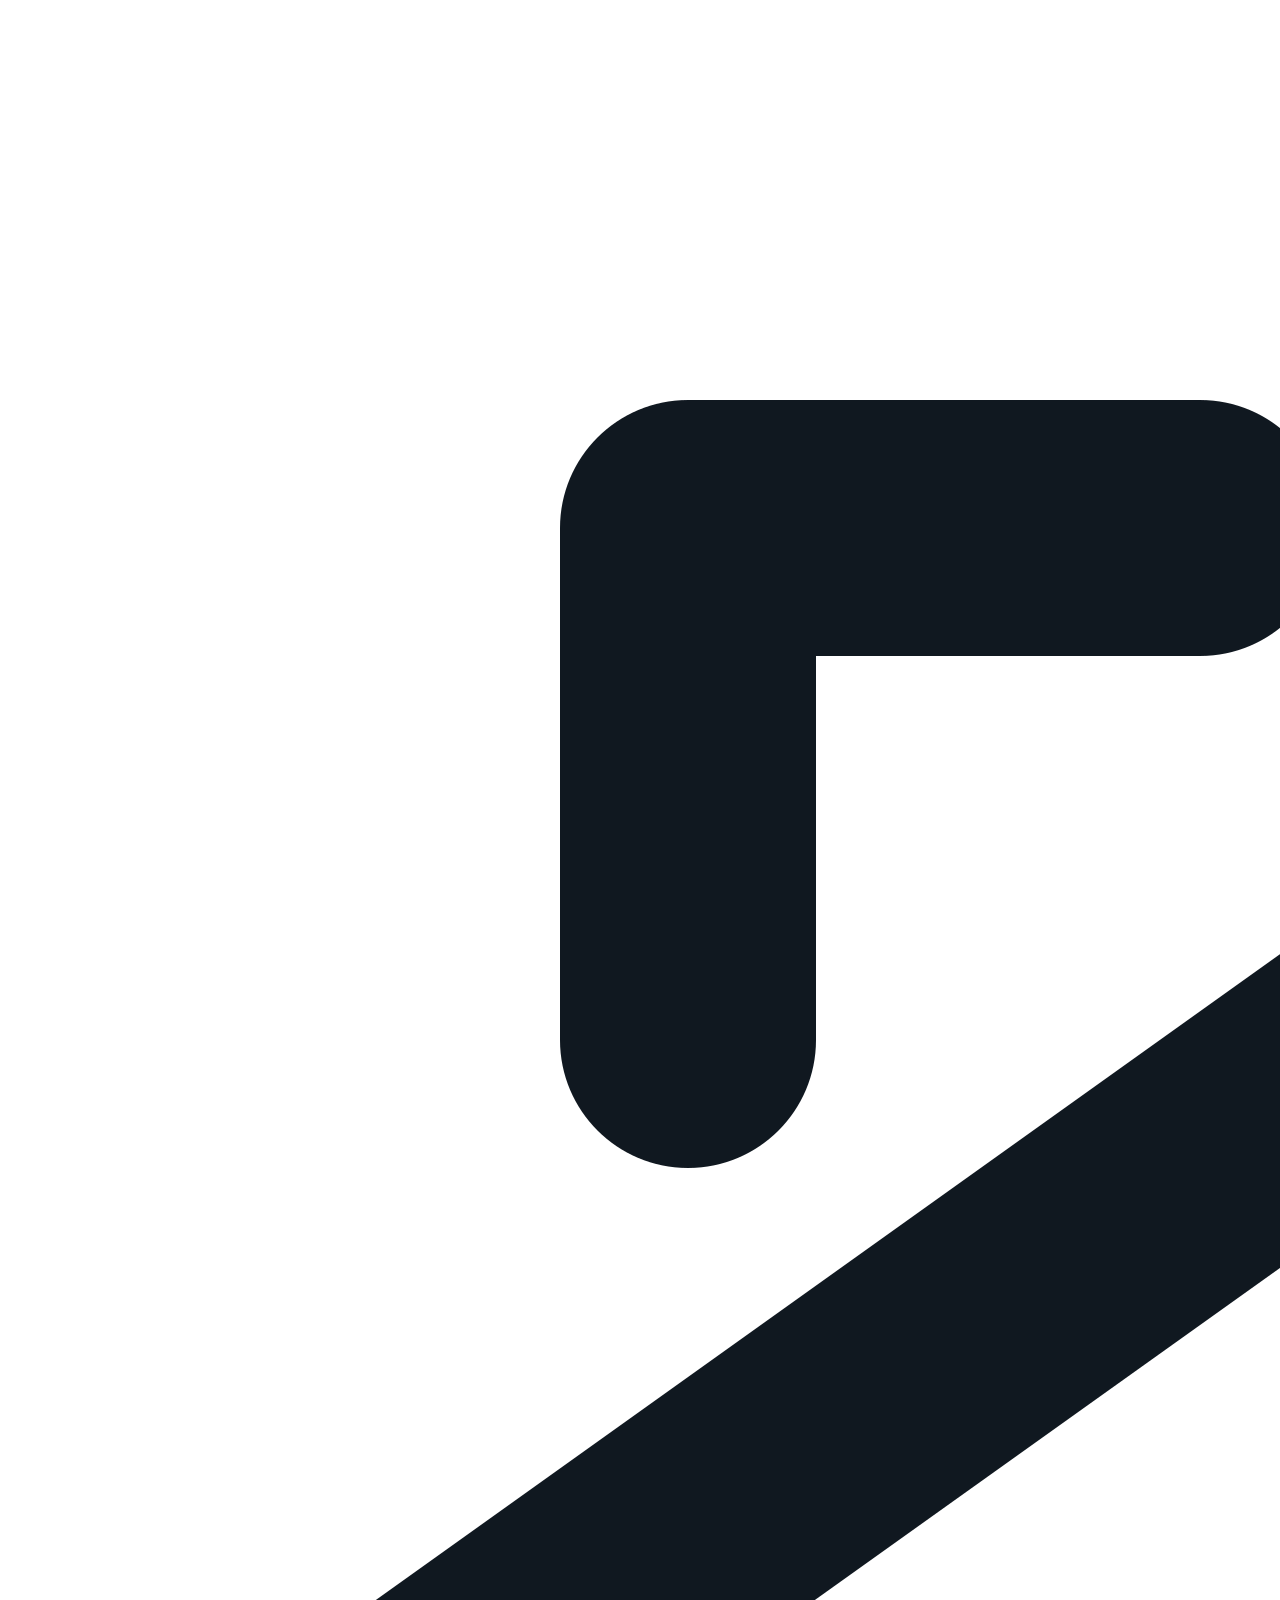
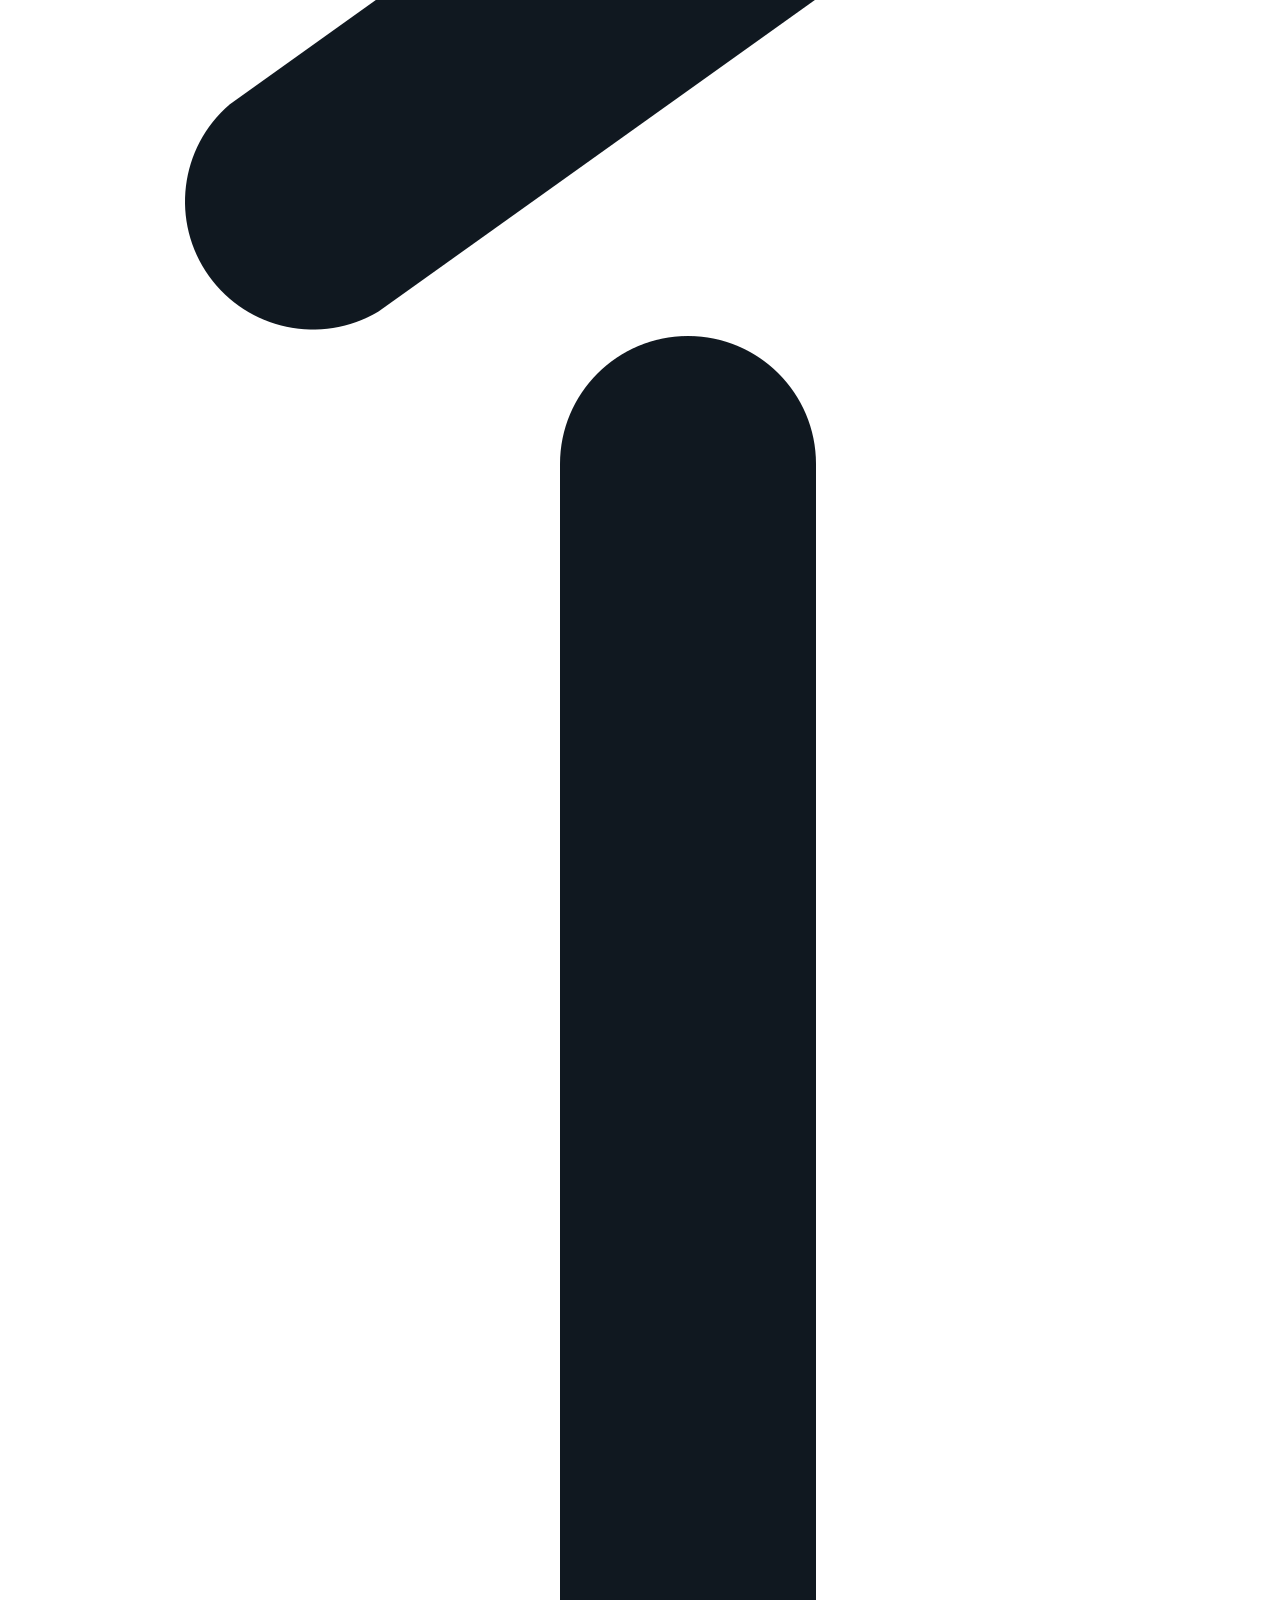
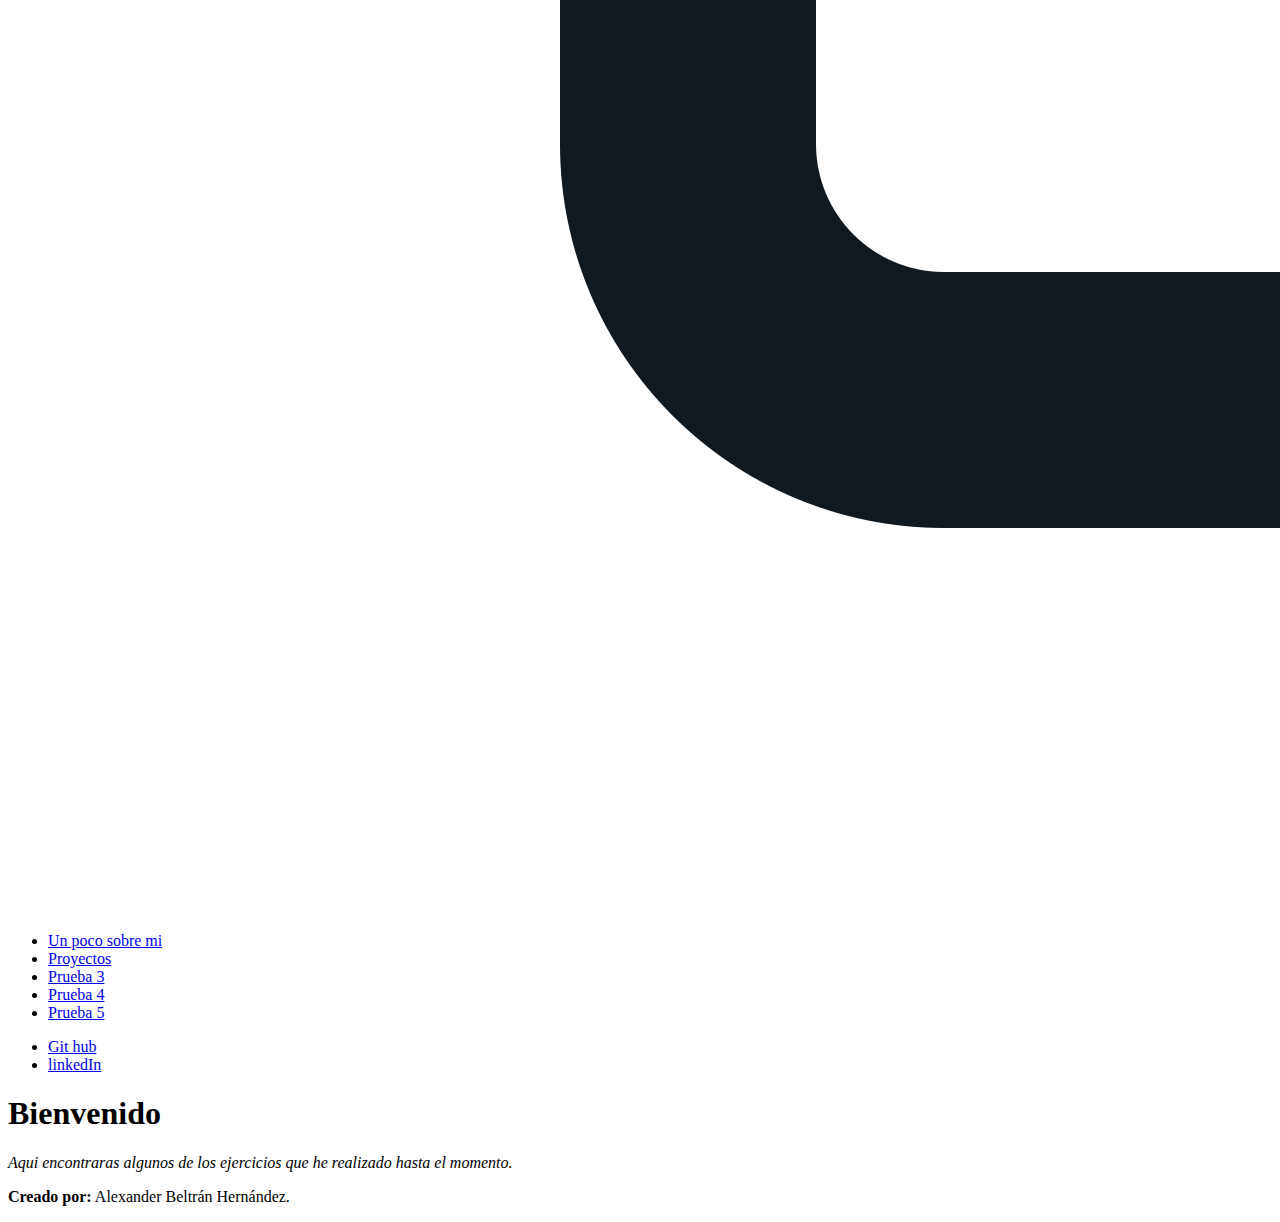
==== index.html @ d241c04b "Se cambio el titulo de la pestania y se cambiaron algunos nombres de las pestanias de opciones" ====
<!DOCTYPE html>
<html lang="en">
<head>
    <meta charset="UTF-8">
    <meta http-equiv="X-UA-Compatible" content="IE=edge">
    <meta name="viewport" content="width=device-width, initial-scale=1.0">
    <link rel="stylesheet" href="Style/Style.css">
    <title>Inicio - Mi portafolio.</title>
</head>
<body>
    <main>
        <header>
            <div class="header-left">
                <figure>
                    <a href="/index.html">
                        <img src="./Logos/home.png" alt="logo">
                    </a>
                </figure>
                <ul class="menu">
                    <li class="list-item">
                        <a href="#">Un poco sobre mi</a>
                    </li>
                    <li class="list-item">
                        <a href="#">Proyectos</a>
                    </li>
                    <li class="list-item">
                        <a href="#">Prueba 3</a>
                    </li>
                    <li class="list-item">
                        <a href="#">Prueba 4</a>
                    </li>
                    <li class="list-item">
                        <a href="#">Prueba 5</a>
                    </li>
                </ul>
            </div>
            <div class="header-rigth">
                <ul class="social">
                    <li>
                        <a href="https://github.com/Alex-Beltran97">Git hub</a>
                    </li>
                    <li>
                        <a href="https://www.linkedin.com/in/alexanderbeltran97/">linkedIn</a>
                    </li>
                </ul>
            </div>
        </header>
        <section>
            <div class="content">
                <h1>Bienvenido</h1>
                <i>Aqui encontraras algunos de los ejercicios que he realizado hasta el momento.</i>
            </div>
        </section>
        <footer>
            <div>
                <p>
                    <b>Creado por:</b>
                    Alexander Beltrán Hernández.
                </p>
            </div>
        </footer>
    </main>
</body>
</html>
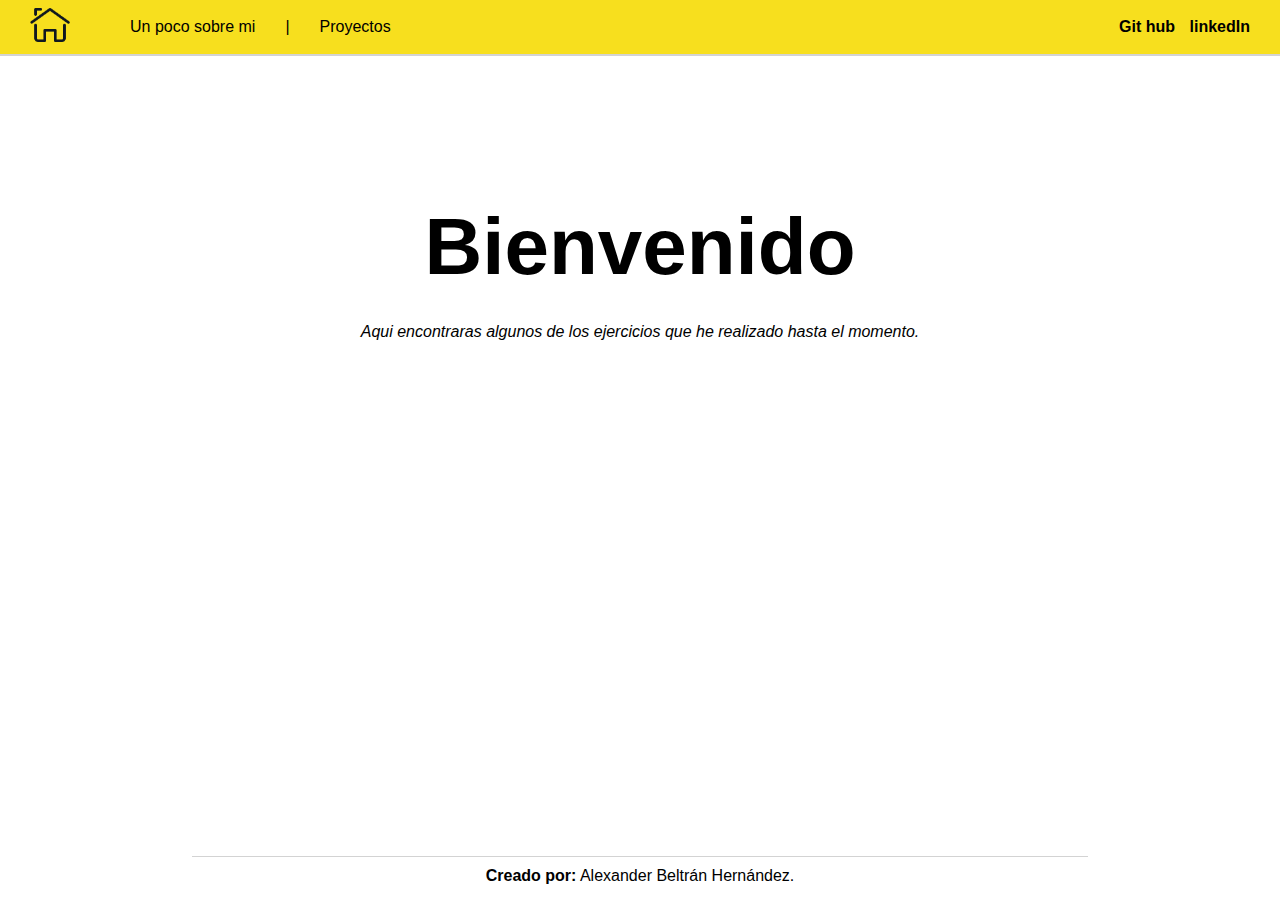
==== commit eeaf042c: "Se aniaden archivos faltantes al repositorio" ====
--- a/index.html
+++ b/index.html
@@ -5,7 +5,10 @@
     <meta http-equiv="X-UA-Compatible" content="IE=edge">
     <meta name="viewport" content="width=device-width, initial-scale=1.0">
     <link rel="stylesheet" href="Style/Style.css">
+    <link rel="icon" href="./Style/Logos/icon tab.png">
     <title>Inicio - Mi portafolio.</title>
+    <style>
+    </style>
 </head>
 <body>
     <main>
@@ -13,25 +16,21 @@
             <div class="header-left">
                 <figure>
                     <a href="/index.html">
-                        <img src="./Logos/home.png" alt="logo">
+                        <img src="./Style/Logos/home.png" alt="logo">
                     </a>
                 </figure>
                 <ul class="menu">
                     <li class="list-item">
-                        <a href="#">Un poco sobre mi</a>
+                        <p>Un poco sobre mi</p>
                     </li>
-                    <li class="list-item">
-                        <a href="#">Proyectos</a>
+                    <p>|</p>
+                    <li class="list-item" id="projects">
+                        <p>Proyectos</p>
                     </li>
-                    <li class="list-item">
-                        <a href="#">Prueba 3</a>
-                    </li>
-                    <li class="list-item">
-                        <a href="#">Prueba 4</a>
-                    </li>
-                    <li class="list-item">
-                        <a href="#">Prueba 5</a>
-                    </li>
+                    <div class="menu_proyectos" style="display:none">
+                        
+                    </div>
+                    <p class="exit-menu" style="display: none;">X</p>
                 </ul>
             </div>
             <div class="header-rigth">
@@ -45,6 +44,7 @@
                 </ul>
             </div>
         </header>
+
         <section>
             <div class="content">
                 <h1>Bienvenido</h1>
@@ -60,5 +60,7 @@
             </div>
         </footer>
     </main>
+    <!-- scripts -->
+    <script src="./Src/index.js" type="module"></script>
 </body>
 </html>--- a/Style/Style.css
+++ b/Style/Style.css
@@ -0,0 +1,184 @@
+*{
+    padding: 0;
+    margin: 0;
+    box-sizing: border-box;
+}
+
+body{
+    font-family: Helvetica;
+}
+
+main{
+    width: 100%;
+    height: 100vh;
+    position: relative;
+    background-image: url(https://wallpaperaccess.com/full/3604547.jpg);
+    background-size: cover;
+    background-repeat: no-repeat;
+}
+
+header {
+    display: flex;
+    justify-content: space-between;
+    background-color: #f7df1e;
+    border-bottom: 2px solid lightgray;
+}
+
+
+.header-left{
+    display: grid;
+    grid-template-columns: 100px 1fr;
+}
+
+.header-left figure{
+    display: flex;
+    justify-content: center;
+}
+
+.header-left figure a img{
+    width: 50px;
+    padding:4px;
+}
+
+.menu{
+    display: flex;
+    align-items: center;
+}
+
+.menu li{
+    list-style: none;
+    padding: 0 30px;
+    text-decoration: none;
+}
+
+.list-item:hover{
+    width: auto;
+    height: 90%;
+    background-color: black;
+    color: #f7df1e;
+    font-weight: bold;
+    display: grid;
+    place-content: center;
+    border-radius: 10px;
+    cursor: pointer;
+}
+
+.header-rigth a{
+    text-decoration: none;
+    color: black;
+    font-weight: bold;        
+}
+
+.header-rigth a:hover{
+    background-color: black;
+    color: #f7df1e;
+    padding: 30px 10px;
+    border-radius: 10px ;
+}
+
+.menu_proyectos{
+    width: 70%;
+    height: 300px;
+    background-color: black;
+    position: absolute;
+    top: 25%;
+    left: 15%;
+    border-radius: 15px;
+    box-shadow: 1px 1px 15px #f7df1e;
+    display: grid;
+    grid-template-columns: repeat(4,1fr);
+    overflow-y: scroll;
+}
+
+.menu_proyectos li {
+    margin: 20px;
+    text-align: center;
+}
+
+.menu_proyectos img {
+    align-self: center;
+    width: 150px;
+    height: 150px;
+    border-radius: 15px;
+    object-fit: cover;
+}
+
+.menu_proyectos a {
+    color:#f7df1e;
+    text-decoration: none;
+    list-style: none;
+
+}
+
+.menu_proyectos a:hover {
+    color:white;
+    text-decoration: underline;
+}
+
+
+.exit-menu{
+    color:#f7df1e;
+    border: 3px solid #f7df1e;
+    background-color: black;
+    width: 30px;
+    height: 30px;
+    display: grid;
+    place-content: center;
+    border-radius: 50%;
+    position: absolute;
+    top: 23%;
+    right: 16%;
+    cursor: pointer;
+}
+
+.header-rigth{
+    display: flex;
+    align-items: center;
+    padding-right:30px ;
+}
+
+.header-rigth ul{
+    display: grid;
+    grid-template-columns: 1fr 1fr;
+    gap: 10px;
+    list-style: none;
+}
+
+.social{
+    display: flex;
+}
+
+section{
+    width: 100%;
+    height: 400px;
+    display: grid;
+    place-content: center;
+}
+
+.content{
+    text-align: center;
+}
+
+.content h1{
+    font-size: 80px;
+    padding: 30px;
+}
+
+footer{
+    width: 100%;
+    height: 50px;
+    display: grid;
+    place-items: center;
+    position: absolute;
+    bottom: 0;
+}
+
+footer div {
+    width: 70%;
+    border-top: 1px solid lightgrey;
+    text-align: center;
+}
+
+footer div p{
+    padding:10px;
+}
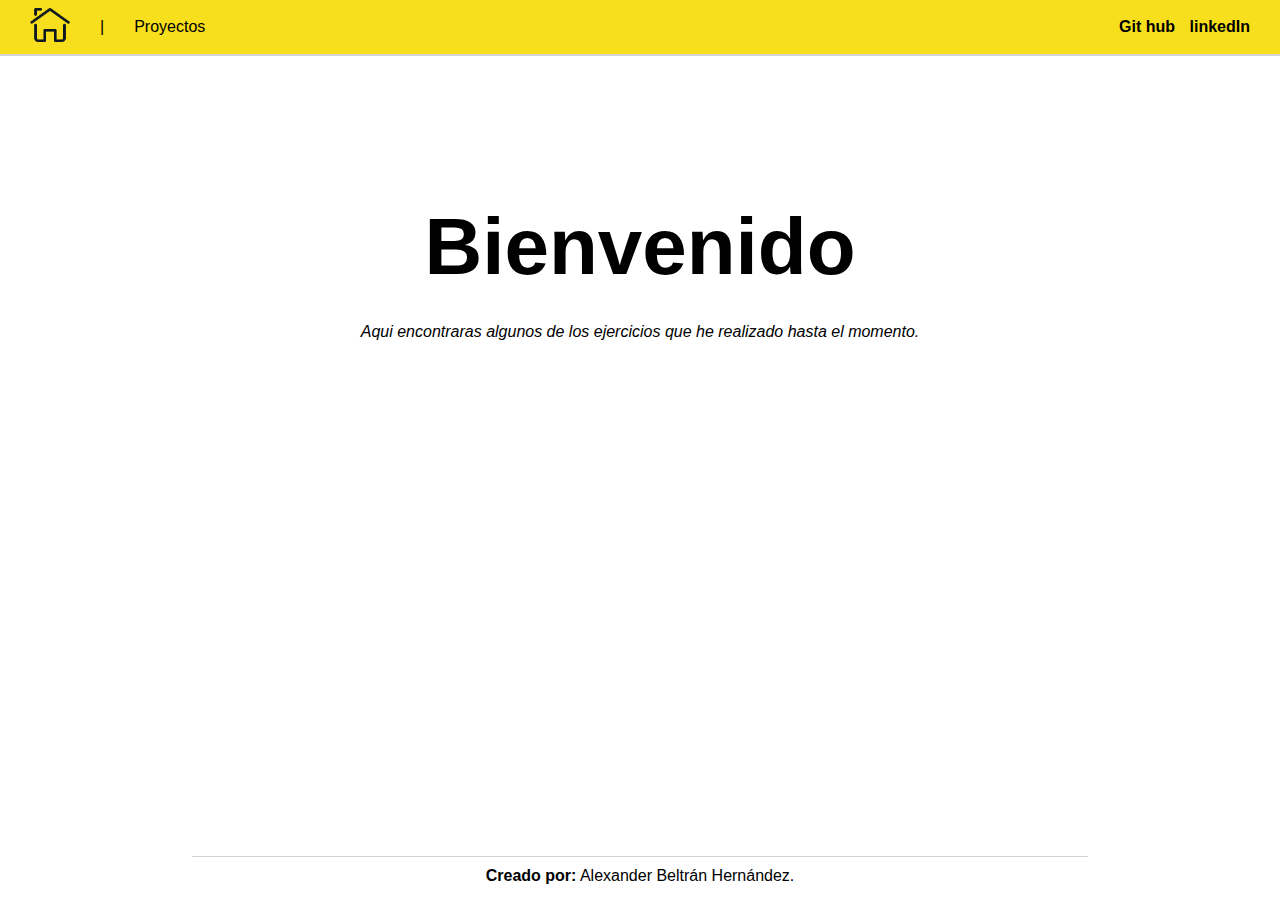
==== commit d3a0871f: "Se oculta el boton 'todo sobre mi'" ====
--- a/index.html
+++ b/index.html
@@ -7,8 +7,6 @@
     <link rel="stylesheet" href="Style/Style.css">
     <link rel="icon" href="./Style/Logos/icon tab.png">
     <title>Inicio - Mi portafolio.</title>
-    <style>
-    </style>
 </head>
 <body>
     <main>
@@ -20,7 +18,7 @@
                     </a>
                 </figure>
                 <ul class="menu">
-                    <li class="list-item">
+                    <li class="list-item" style="display:none">
                         <p>Un poco sobre mi</p>
                     </li>
                     <p>|</p>
@@ -61,6 +59,6 @@
         </footer>
     </main>
     <!-- scripts -->
-    <script src="./Src/index.js" type="module"></script>
+    <script src="./Src/js/index.js" type="module"></script>
 </body>
 </html>--- a/Style/Style.css
+++ b/Style/Style.css
@@ -182,3 +182,43 @@
 footer div p{
     padding:10px;
 }
+
+@media (max-width:900px){
+    .menu_proyectos{
+        width: 75%;
+        height: 300px;
+        background-color: black;
+        position: absolute;
+        top: 25%;
+        left: 12%;
+        border-radius: 15px;
+        box-shadow: 1px 1px 15px #f7df1e;
+        display: grid;
+        grid-template-columns: repeat(2,1fr);
+        overflow-y: scroll;
+    }
+    @media (max-width:500px){
+        .menu_proyectos{
+            width: 75%;
+            height: 300px;
+            background-color: black;
+            position: absolute;
+            top: 25%;
+            left: 12%;
+            border-radius: 15px;
+            box-shadow: 1px 1px 15px #f7df1e;
+            display: grid;
+            grid-template-columns: repeat(1,1fr);
+            overflow-y: scroll;
+        }
+
+        .header-left figure {
+            display:none;
+        }
+
+
+        .list-item p{
+            font-size: 15px;
+        }
+    };
+};
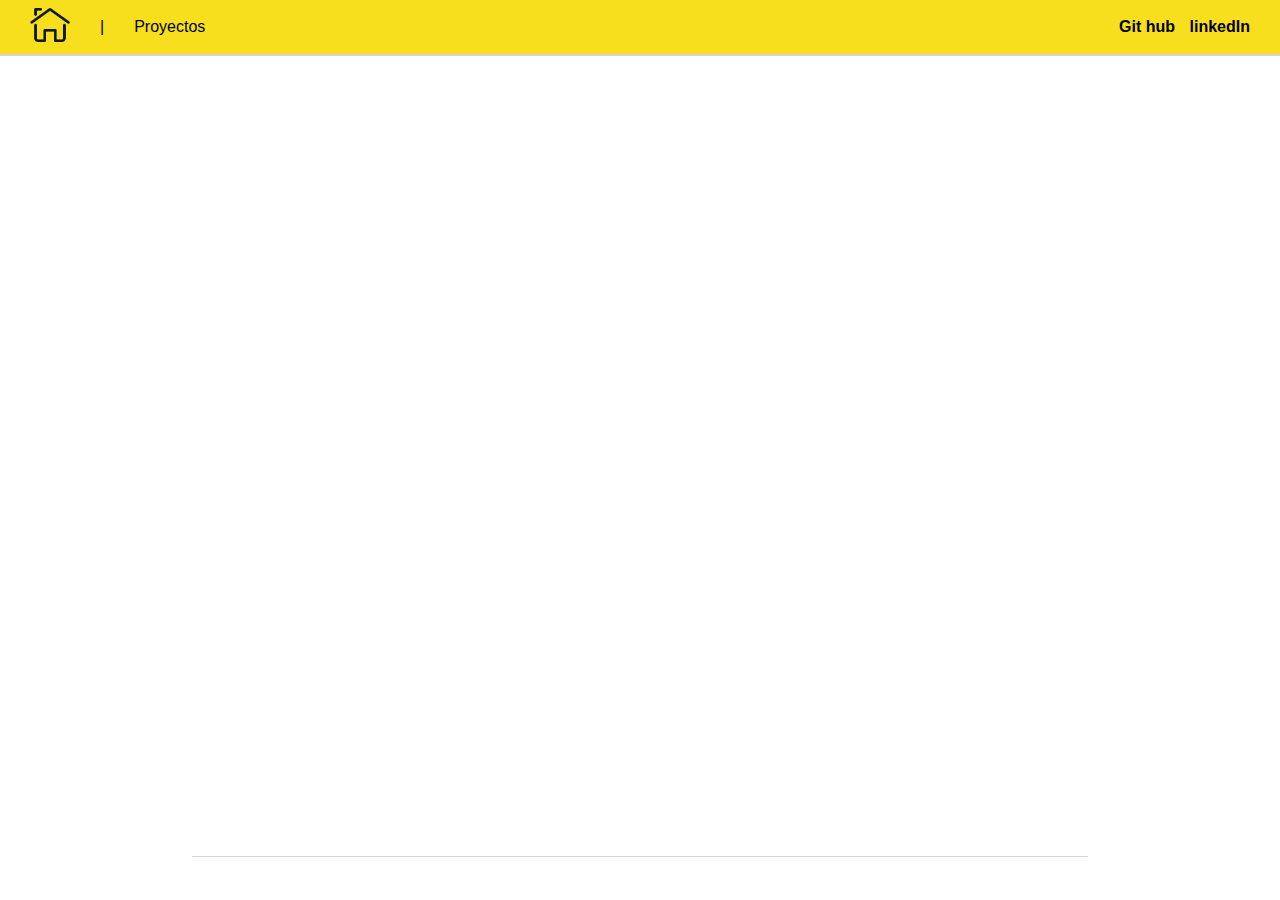
==== commit b1ec2023: "Se cambia el color de texto de la pagina principal" ====
--- a/index.html
+++ b/index.html
@@ -44,12 +44,12 @@
         </header>
 
         <section>
-            <div class="content">
+            <div class="content presentationText">
                 <h1>Bienvenido</h1>
                 <i>Aqui encontraras algunos de los ejercicios que he realizado hasta el momento.</i>
             </div>
         </section>
-        <footer>
+        <footer class="presentationText">
             <div>
                 <p>
                     <b>Creado por:</b>
--- a/Style/Style.css
+++ b/Style/Style.css
@@ -12,7 +12,7 @@
     width: 100%;
     height: 100vh;
     position: relative;
-    background-image: url(https://wallpaperaccess.com/full/3604547.jpg);
+    background-image: url(https://static.vecteezy.com/system/resources/previews/000/937/800/non_2x/a-crowd-at-a-concert-with-yellow-lights-and-fog-photo.jpg);
     background-size: cover;
     background-repeat: no-repeat;
 }
@@ -24,6 +24,10 @@
     border-bottom: 2px solid lightgray;
 }
 
+
+.presentationText{
+    color: white;
+}
 
 .header-left{
     display: grid;
